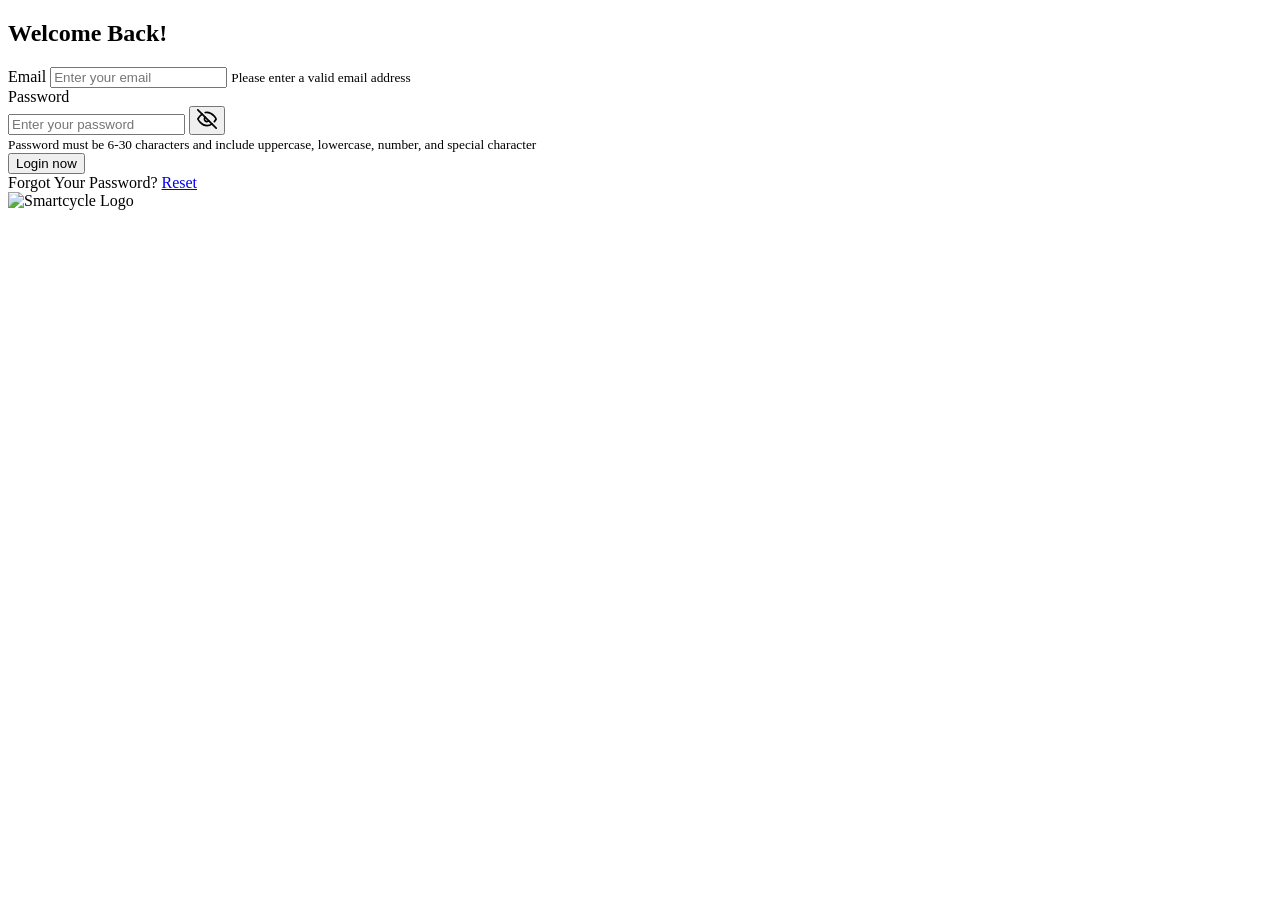
==== index.html @ 99928115 "Update index.html" ====
<!DOCTYPE html>
<html lang="en">
<head>
    <meta charset="UTF-8">
    <meta name="viewport" content="width=device-width, initial-scale=1.0">
    <title>Login</title>
    <link rel="preconnect" href="https://fonts.googleapis.com">
    <link rel="preconnect" href="https://fonts.gstatic.com" crossorigin>
    <link rel="stylesheet" href="https://fonts.googleapis.com/css2?family=Poppins:wght@400;500;600&display=swap">
    <link rel="stylesheet" href="login.css">
</head>
<body>
    <main class="login-container">
        <!-- Form side -->
        <section class="form-side" aria-label="Login form">
            <header>
                <h1>Welcome Back!</h1>
            </header>

            <form id="loginForm" method="post" action="" novalidate>
                <div class="form-group">
                    <label for="email">Email</label>
                    <input 
                        type="email" 
                        id="email" 
                        name="email"
                        placeholder="Enter your email" 
                        autocomplete="email"
                        maxlength="50" 
                        required 
                        aria-required="true"
                        aria-invalid="false"
                        aria-describedby="emailError">
                    <small id="emailError" role="alert">Please enter a valid email address</small>
                </div>

                <div class="form-group">
                    <label for="password">Password</label>
                    <div class="input-wrapper">
                        <input 
                            type="password" 
                            id="password" 
                            name="password" 
                            placeholder="Enter your password" 
                            autocomplete="current-password"
                            maxlength="30"
                            required 
                            aria-required="true"
                            aria-invalid="false"
                            aria-describedby="passwordError">
                        <button type="button" class="toggle-password" onclick="togglePassword()"
                            aria-label="Show password" aria-pressed="false" id="toggleButton">
                            <svg id="toggleIcon" xmlns="http://www.w3.org/2000/svg" width="20" height="20" viewBox="0 0 24 24"
                                fill="none" stroke="currentColor" stroke-width="2" stroke-linecap="round" stroke-linejoin="round" aria-hidden="true">
                                <path d="M17.94 17.94A10.07 10.07 0 0 1 12 20c-7 0-11-8-11-8a18.45 18.45 0 0 1 5.06-5.94M9.9 4.24A9.12 9.12 0 0 1 12 4c7 0 11 8 11 8a18.5 18.5 0 0 1-2.16 3.19m-6.72-1.07a3 3 0 1 1-4.24-4.24"></path>
                                <line x1="1" y1="1" x2="23" y2="23"></line>
                            </svg>
                        </button>
                    </div>
                    <small id="passwordError" role="alert">
                        Password must be 6-30 characters and include uppercase, lowercase, number, and special character
                    </small>
                </div>

                <button type="submit" class="login-button">Login now</button>
                <nav class="forgot-password" aria-label="Password recovery">
                    Forgot Your Password? <a href="forgot_pass.html">Reset</a>
                </nav>
            </form>

            <footer class="logo">
                <img src="photo/logo_name.png" alt="Smartcycle Logo" class="logo-image">
            </footer>
        </section>

        <aside class="glass-side" aria-hidden="true"></aside>
    </main>

    <!-- Success Modal -->
    <dialog id="successModal" aria-labelledby="successTitle" aria-describedby="successDesc">
        <div class="modal-icon success" aria-hidden="true">✓</div>
        <h2 id="successTitle" class="modal-title">Login Successful!</h2>
        <p id="successDesc" class="modal-message">Welcome back! Redirecting you to the dashboard...</p>
    </dialog>

    <!-- Error Modal -->
    <dialog id="errorModal" aria-labelledby="errorTitle" aria-describedby="errorDesc">
        <button class="modal-close" id="modalCloseBtn" aria-label="Close">✕</button>
        <div class="modal-icon error" aria-hidden="true">✕</div>
        <h2 id="errorTitle" class="modal-title">Login Failed</h2>
        <p id="errorDesc" class="modal-message">Invalid email or password. Please try again.</p>
    </dialog>

    <script src="https://cdn.jsdelivr.net/npm/@supabase/supabase-js@2"></script>
    <script src="login.js"></script>
</body>
</html>
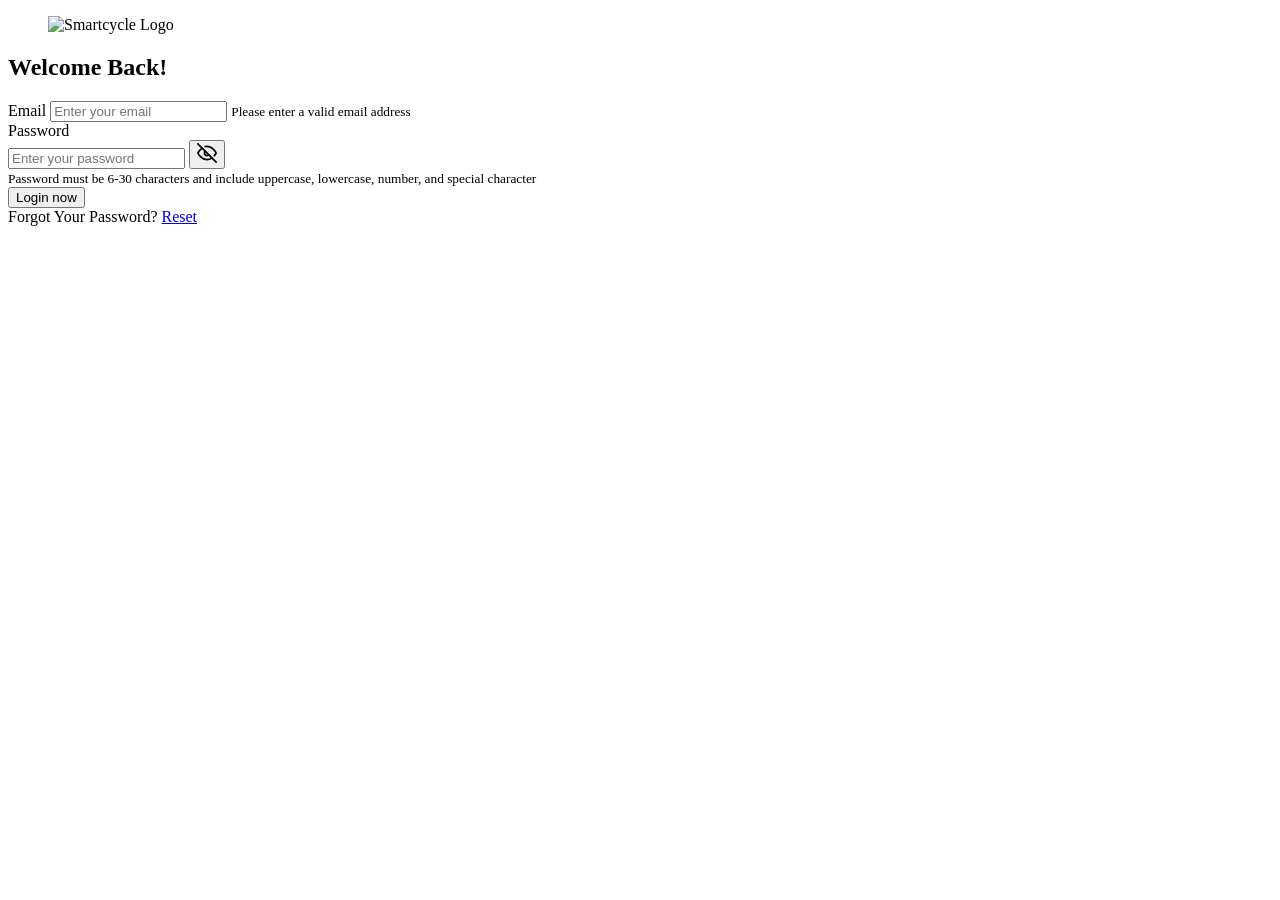
==== commit 6c89ee7f: "Update index.html" ====
--- a/index.html
+++ b/index.html
@@ -13,6 +13,11 @@
     <main class="login-container">
         <!-- Form side -->
         <section class="form-side" aria-label="Login form">
+
+            <figure class="logo">
+                <img src="photo/logo_name.png" alt="Smartcycle Logo" class="logo-image">
+            </figure>
+            
             <header>
                 <h1>Welcome Back!</h1>
             </header>
@@ -67,10 +72,7 @@
                     Forgot Your Password? <a href="forgot_pass.html">Reset</a>
                 </nav>
             </form>
-
-            <footer class="logo">
-                <img src="photo/logo_name.png" alt="Smartcycle Logo" class="logo-image">
-            </footer>
+            
         </section>
 
         <aside class="glass-side" aria-hidden="true"></aside>
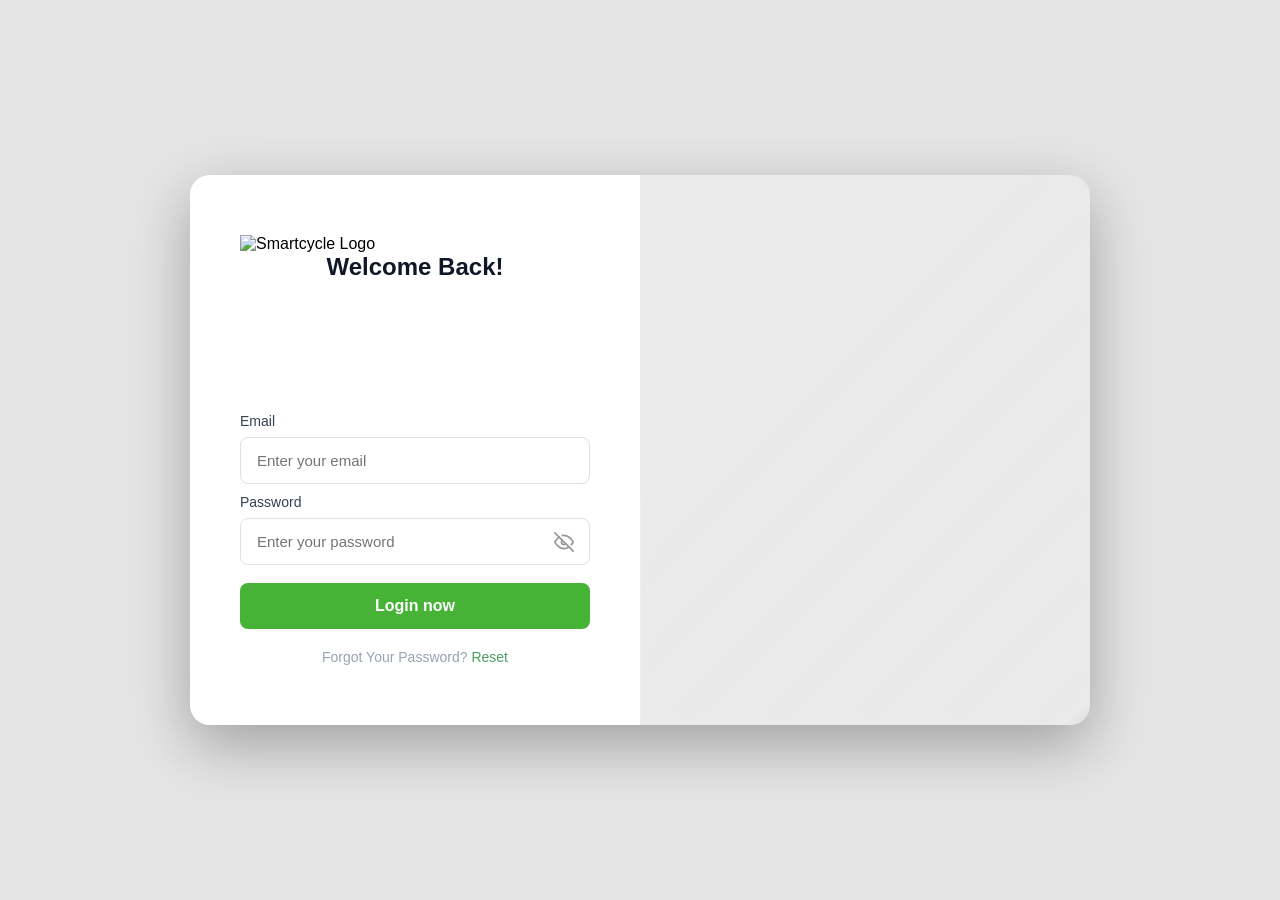
==== commit ec6015d3: "Update index.html" ====
--- a/index.html
+++ b/index.html
@@ -14,6 +14,7 @@
         <!-- Form side -->
         <section class="form-side" aria-label="Login form">
 
+            <div class="form-top>
             <figure class="logo">
                 <img src="photo/logo_name.png" alt="Smartcycle Logo" class="logo-image">
             </figure>
@@ -21,6 +22,7 @@
             <header>
                 <h1>Welcome Back!</h1>
             </header>
+            </div>
 
             <form id="loginForm" method="post" action="" novalidate>
                 <div class="form-group">
--- a/login.css
+++ b/login.css
@@ -0,0 +1,354 @@
+* {
+    margin: 0;
+    padding: 0;
+    box-sizing: border-box;
+}
+
+body {
+    font-family: 'Poppins', -apple-system, BlinkMacSystemFont, 'Segoe UI', Roboto, Oxygen, Ubuntu, Cantarell, sans-serif;
+    min-height: 100vh;
+    display: flex;
+    align-items: center;
+    justify-content: center;
+    background: url('photo/login_bg.png') center/cover no-repeat;
+    position: relative;
+}
+
+body::before {
+    content: '';
+    position: absolute;
+    inset: 0;
+    background: rgba(0, 0, 0, 0.1);
+    z-index: 0;
+}
+
+.login-container {
+    display: flex;
+    width: 900px;
+    max-width: 95vw;
+    height: 550px;
+    border-radius: 20px;
+    overflow: hidden;
+    box-shadow: 0 20px 60px rgba(0, 0, 0, 0.3);
+    position: relative;
+    z-index: 1;
+}
+
+.glass-side {
+    flex: 1 1 50%;
+    min-width: 0;
+    background: rgba(255, 255, 255, 0.15);
+    backdrop-filter: blur(5px);
+    -webkit-backdrop-filter: blur(5px);
+    border-left: 1px solid rgba(255, 255, 255, 0.2);
+    position: relative;
+}
+
+.glass-side::before {
+    content: '';
+    position: absolute;
+    inset: 0;
+    background: linear-gradient(135deg, rgba(255, 255, 255, 0.1) 0%, rgba(255, 255, 255, 0.05) 100%);
+}
+
+.form-side {
+    flex: 1 1 50%;
+    min-width: 0;
+    background: white;
+    padding: 60px 50px;
+    display: flex;
+    flex-direction: column;
+    justify-content: space-between;
+}
+
+.form-top .logo{
+    margin-bottom: 8px
+}
+
+h1 {
+    font-size: 24px;
+    font-weight: 600;
+    color: #101828;
+    margin-bottom: 20px;
+    text-align: center;
+}
+
+.form-group {
+    margin-bottom: 10px;
+}
+
+label {
+    display: block;
+    font-size: 14px;
+    font-weight: 500;
+    color: #344054;
+    margin-bottom: 8px;
+}
+
+.input-wrapper {
+    position: relative;
+}
+
+input[type="email"],
+input[type="password"],
+input[type="text"] {
+    width: 100%;
+    padding: 14px 46px 14px 16px;
+    border: 1px solid #e0e0e0;
+    border-radius: 8px;
+    font-size: 15px;
+    transition: all 0.3s ease;
+    background: white;
+}
+
+input[type="email"]:focus,
+input[type="password"]:focus,
+input[type="text"]:focus {
+    outline: none;
+    border-color: #D3FFD1;
+    box-shadow: 0 0 0 3px rgba(74, 157, 95, 0.1);
+}
+
+input.invalid {
+    border-color: #d25353 !important;
+}
+
+input.invalid:focus {
+    border-color: #d25353 !important;
+    box-shadow: 0 0 0 3px rgba(210, 83, 83, 0.1) !important;
+}
+
+input.valid {
+    border-color: #46B336 !important;
+}
+
+input.valid:focus {
+    border-color: #46B336 !important;
+    box-shadow: 0 0 0 3px rgba(74, 157, 95, 0.1) !important;
+}
+
+.toggle-password {
+    position: absolute;
+    right: 16px;
+    top: 50%;
+    transform: translateY(-50%);
+    cursor: pointer;
+    color: #999;
+    width: 20px;
+    height: 20px;
+    transition: color 0.2s ease;
+    background: none;
+    border: none;
+    padding: 0;
+    display: flex;
+    align-items: center;
+    justify-content: center;
+}
+
+.toggle-password:hover {
+    color: #666;
+}
+
+.login-button {
+    width: 100%;
+    padding: 14px;
+    background: #46B336;
+    color: white;
+    border: none;
+    border-radius: 8px;
+    font-size: 16px;
+    font-weight: 600;
+    cursor: pointer;
+    transition: all 0.3s ease;
+    margin-top: 8px;
+    position: relative;
+}
+
+.login-button:hover:not(:disabled) {
+    background: #3d8550;
+    transform: translateY(-1px);
+    box-shadow: 0 4px 12px rgba(74, 157, 95, 0.3);
+}
+
+.login-button:active:not(:disabled) {
+    transform: translateY(0);
+}
+
+.login-button:disabled {
+    background: #98A2B3;
+    cursor: not-allowed;
+}
+
+.login-button.loading {
+    color: transparent;
+}
+
+.login-button.loading::after {
+    content: '';
+    position: absolute;
+    width: 16px;
+    height: 16px;
+    top: 50%;
+    left: 50%;
+    margin-left: -8px;
+    margin-top: -8px;
+    border: 2px solid #ffffff;
+    border-radius: 50%;
+    border-top-color: transparent;
+    animation: spinner 0.6s linear infinite;
+}
+
+@keyframes spinner {
+    to {
+        transform: rotate(360deg);
+    }
+}
+
+.forgot-password {
+    text-align: center;
+    margin-top: 20px;
+    font-size: 14px;
+    font-weight: 400;
+    color: #98A2B3;
+}
+
+.forgot-password a {
+    color: #4a9d5f;
+    text-decoration: none;
+    font-weight: 400;
+}
+
+.forgot-password a:hover {
+    text-decoration: underline;
+}
+
+.logo {
+    margin-bottom: auto;
+    text-align: center;
+}
+
+.logo-image {
+    max-width: 150px;
+    height: auto;
+}
+
+small[role="alert"] {
+    color: #d25353;
+    font-size: 12px;
+    margin-top: 4px;
+    display: none;
+}
+
+small[role="alert"].show {
+    display: block;
+}
+
+/* Modal */
+dialog {
+    border: none;
+    border-radius: 20px;
+    padding: 50px 40px;
+    width: 320px;
+    max-width: 90vw;
+    text-align: center;
+    box-shadow: 0 20px 60px rgba(0, 0, 0, 0.15);
+    position: fixed;
+    top: 50%;
+    left: 50%;
+    translate: -50% -50%;
+}
+
+dialog::backdrop {
+    background: rgba(0, 0, 0, 0.35);
+    backdrop-filter: blur(3px);
+    -webkit-backdrop-filter: blur(3px);
+}
+
+dialog[open] {
+    animation: modalPop 0.35s ease;
+}
+
+@keyframes modalPop {
+    from {
+        opacity: 0;
+        transform: scale(0.85) translateY(20px);
+    }
+    to {
+        opacity: 1;
+        transform: scale(1) translateY(0);
+    }
+}
+
+.modal-icon {
+    width: 70px;
+    height: 70px;
+    border-radius: 50%;
+    background: #46B336;
+    color: white;
+    font-size: 28px;
+    font-weight: 700;
+    display: flex;
+    align-items: center;
+    justify-content: center;
+    margin: 0 auto 20px;
+}
+
+.modal-icon.error {
+    background: #d25353;
+}
+
+.modal-title {
+    font-size: 20px;
+    font-weight: 600;
+    color: #101828;
+    margin-bottom: 10px;
+}
+
+.modal-message {
+    font-size: 14px;
+    color: #98A2B3;
+    font-weight: 400;
+    line-height: 1.6;
+}
+
+.modal-close {
+    position: absolute;
+    top: 16px;
+    right: 16px;
+    background: none;
+    border: none;
+    font-size: 16px;
+    color: #98A2B3;
+    cursor: pointer;
+    line-height: 1;
+}
+
+.modal-close:hover {
+    color: #344054;
+}
+
+/* Mobile */
+@media (max-width: 768px) {
+    .login-container {
+        flex-direction: column;
+        height: auto;
+        width: 90vw;
+    }
+
+    .glass-side {
+        display: none;
+    }
+
+    .form-side {
+        padding: 40px 30px;
+    }
+
+    h1 {
+        font-size: 24px;
+        margin-bottom: 30px;
+    }
+
+    .logo {
+        margin-top: auto;
+    }
+}
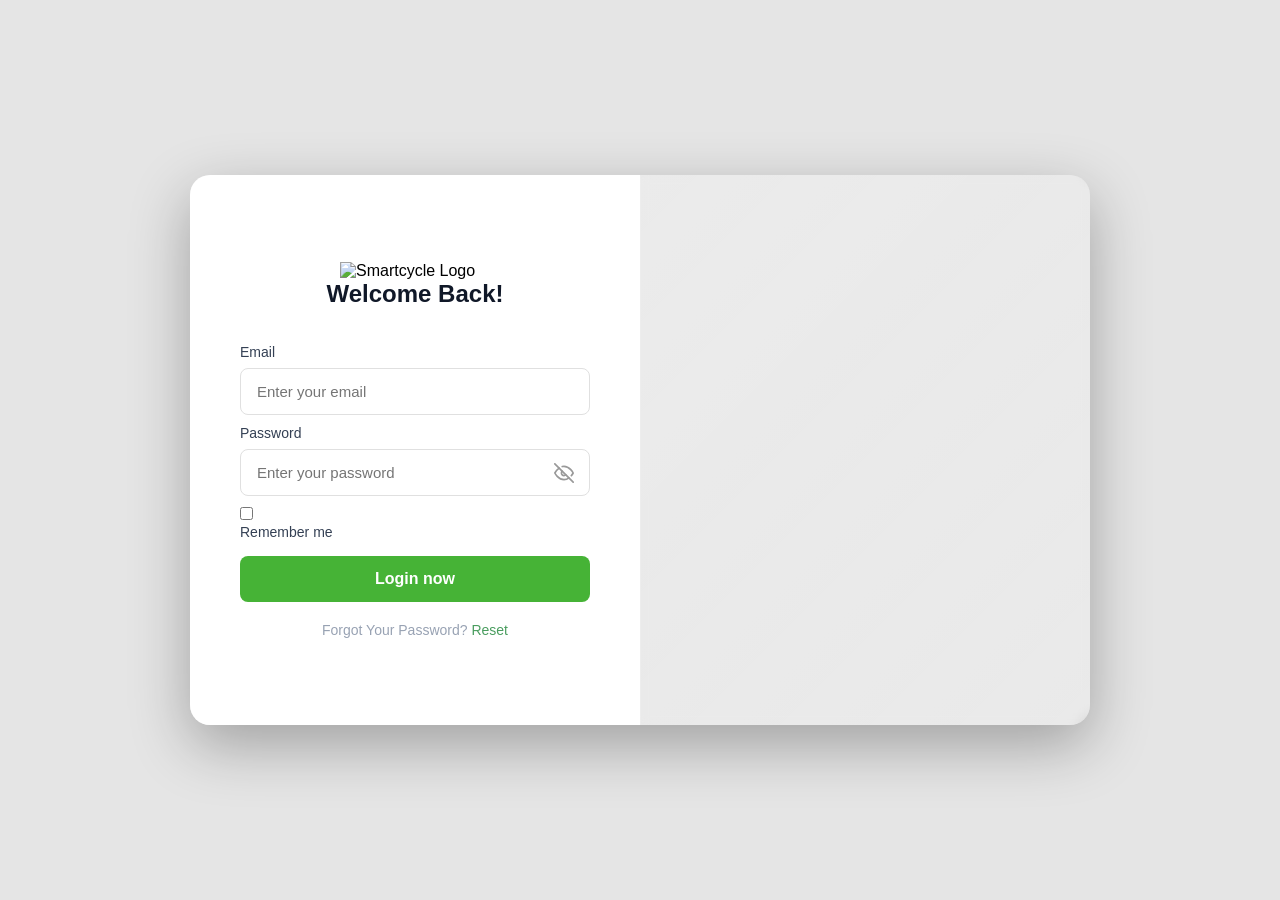
==== commit 565f6b66: "Update index.html" ====
--- a/index.html
+++ b/index.html
@@ -69,6 +69,11 @@
                     </small>
                 </div>
 
+                <div class="remember-me">
+                    <input type="checkbox" id="rememberMe" name="rememberMe">
+                    <label for="rememberMe">Remember me</label>
+                </div>
+
                 <button type="submit" class="login-button">Login now</button>
                 <nav class="forgot-password" aria-label="Password recovery">
                     Forgot Your Password? <a href="forgot_pass.html">Reset</a>
--- a/login.css
+++ b/login.css
@@ -58,11 +58,8 @@
     padding: 60px 50px;
     display: flex;
     flex-direction: column;
-    justify-content: space-between;
-}
-
-.form-top .logo{
-    margin-bottom: 8px
+    gap: 16px;
+    justify-content: center;
 }
 
 h1 {
@@ -223,13 +220,15 @@
 }
 
 .logo {
-    margin-bottom: auto;
+    margin-bottom: 16px;
     text-align: center;
 }
 
 .logo-image {
     max-width: 150px;
     height: auto;
+    display: block;
+    margin: 0 auto;
 }
 
 small[role="alert"] {
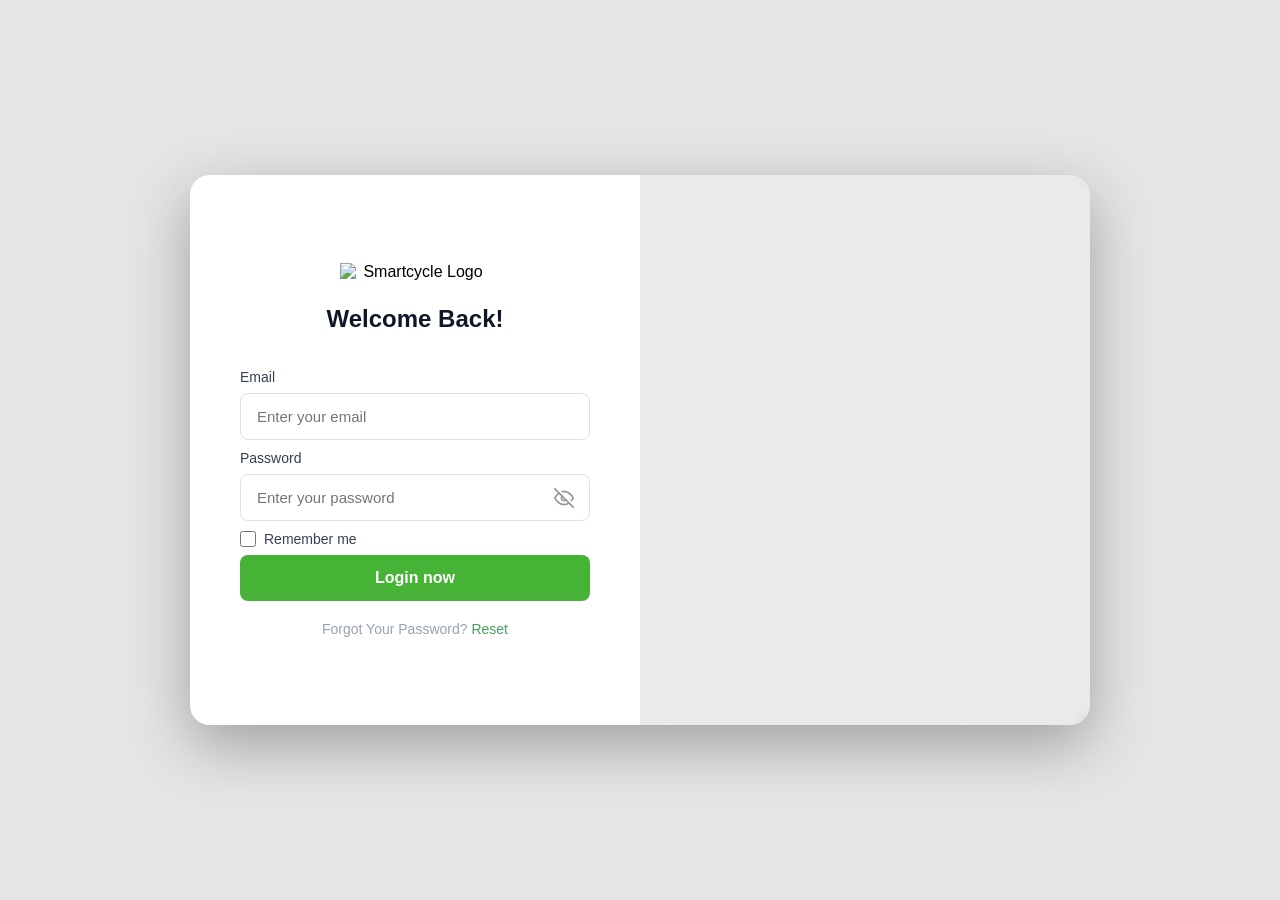
==== commit e80614d7: "Update index.html" ====
--- a/index.html
+++ b/index.html
@@ -14,7 +14,7 @@
         <!-- Form side -->
         <section class="form-side" aria-label="Login form">
 
-            <div class="form-top>
+            <div class="form-top">
             <figure class="logo">
                 <img src="photo/logo_name.png" alt="Smartcycle Logo" class="logo-image">
             </figure>
--- a/login.css
+++ b/login.css
@@ -146,6 +146,28 @@
     color: #666;
 }
 
+.remember-me {
+    display: flex;
+    align-items: center;
+    gap: 8px;
+    margin-top: 4px;
+}
+
+.remember-me label {
+    font-size: 14px;
+    font-weight: 400;
+    color: #344054;
+    margin-bottom: 0;
+    cursor: pointer;
+}
+
+.remember-me input[type="checkbox"] {
+    width: 16px;
+    height: 16px;
+    cursor: pointer;
+    accent-color: #46B336;
+}
+
 .login-button {
     width: 100%;
     padding: 14px;
@@ -220,7 +242,7 @@
 }
 
 .logo {
-    margin-bottom: 16px;
+    margin-bottom: 24px;
     text-align: center;
 }
 
